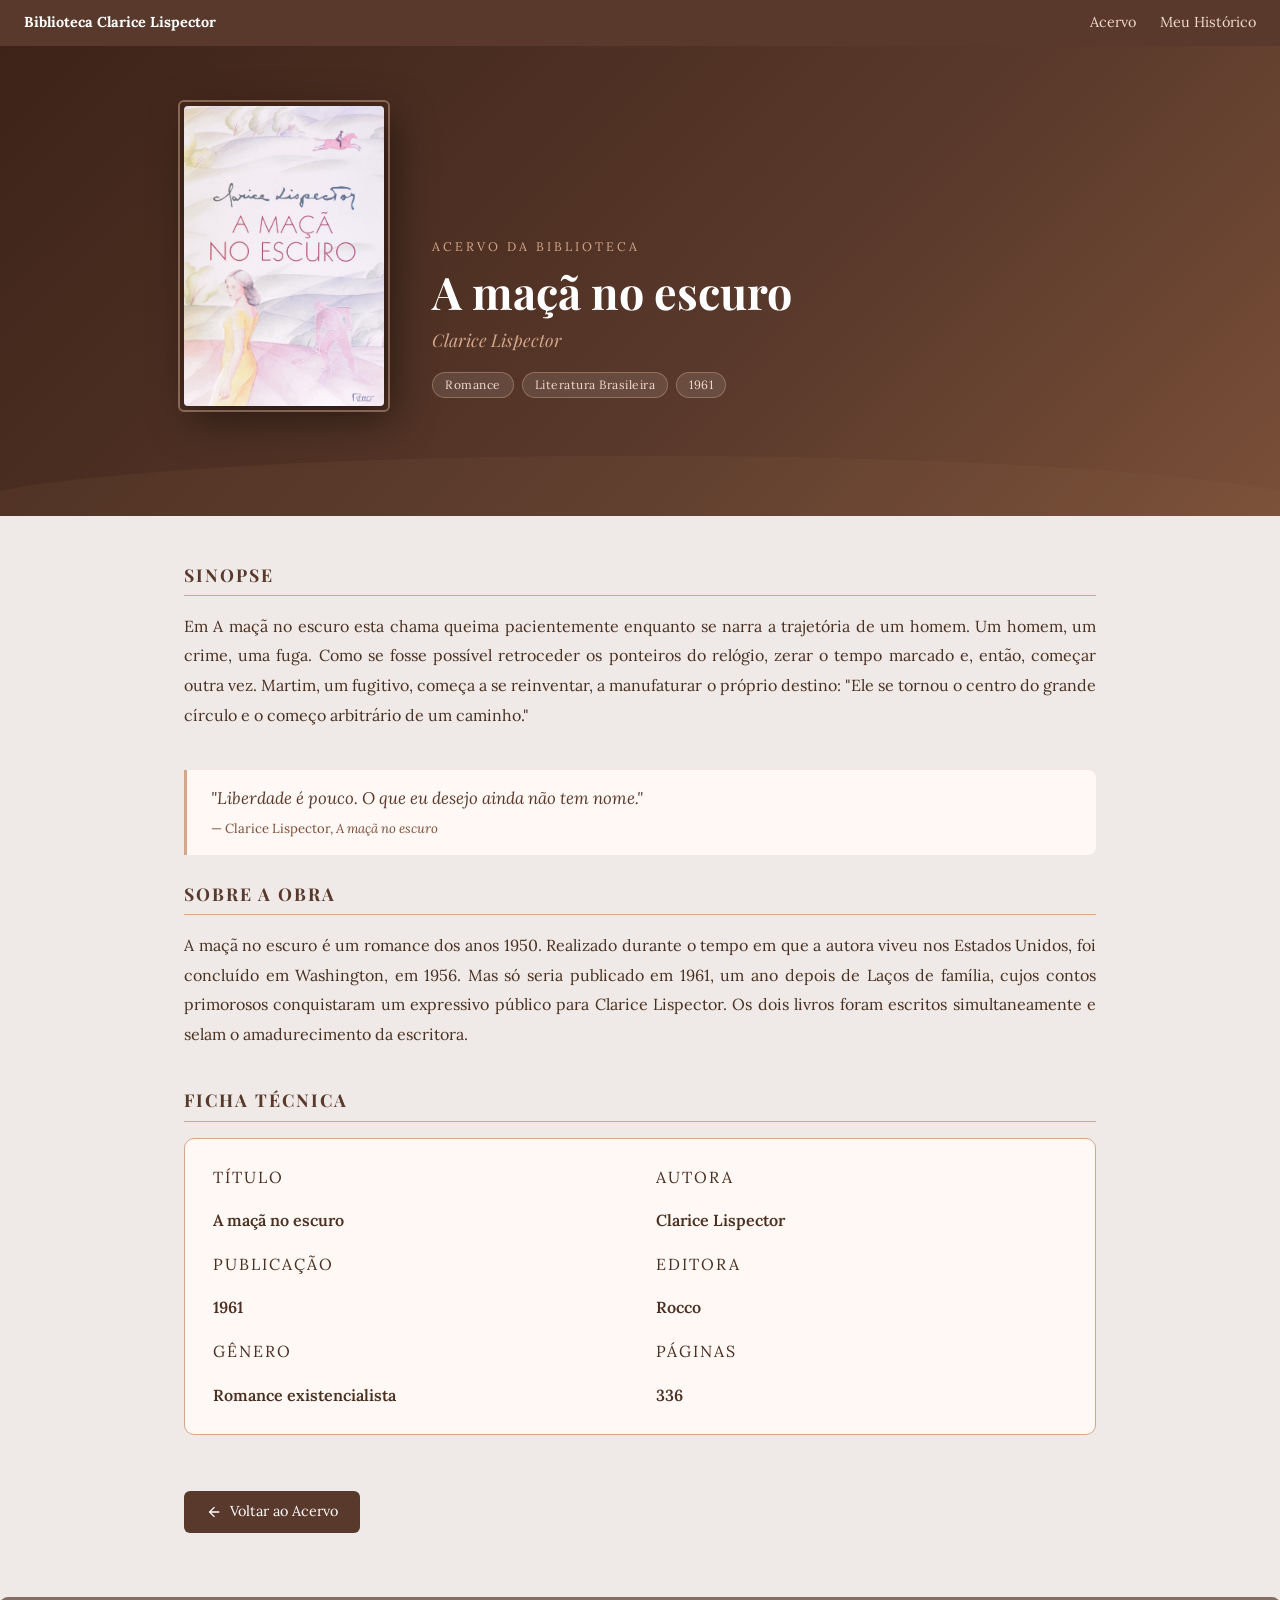
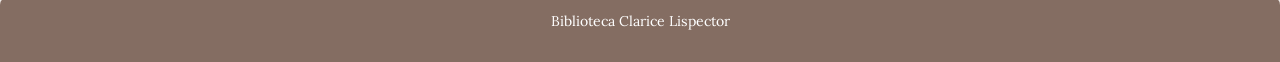
==== livrosdesc/amaca.html @ fe1fc857 "Add HTML file for 'A maçã no escuro' This file contains the HTML structure for the book 'A maçã no e" ====
<!DOCTYPE html>
<html lang="pt-br">
<head>
    <meta charset="UTF-8">
    <meta name="viewport" content="width=device-width, initial-scale=1.0">
    <title>A maçã no escuro — Biblioteca Clarice Lispector</title>
    <link rel="stylesheet" href="https://cdn.jsdelivr.net/npm/bootstrap@4.3.1/dist/css/bootstrap.min.css"
          integrity="sha384-ggOyR0iXCbMQv3Xipma34MD+dH/1fQ784/j6cY/iJTQUOhcWr7x9JvoRxT2MZw1T"
          crossorigin="anonymous">
    <link rel="preconnect" href="https://fonts.googleapis.com">
    <link href="https://fonts.googleapis.com/css2?family=Playfair+Display:ital,wght@0,700;1,400&family=Lora:ital@0;1&display=swap" rel="stylesheet">
    <link rel="stylesheet" href="descstyle.css">

</head>
<body>

    <nav class="navbar-livro">
        <a class="navbar-brand-livro" href="../index.html">Biblioteca Clarice Lispector</a>
        <div class="nav-links">
            <a href="../livros.php">Acervo</a>
            <a href="../historico.php">Meu Histórico</a>
        </div>
    </nav>

    <div class="livro-hero">
        <div class="hero-inner">

            <div class="capa-wrapper">
                <img class="capa-livro" src="../img/AMaca.jpg" alt="Capa de A maçã no escuro">
            </div>

            <div class="hero-meta">
                <p class="hero-eyebrow">Acervo da Biblioteca</p>

                <h1 class="hero-titulo">A maçã no escuro</h1>
                <p class="hero-autor">Clarice Lispector</p>

                <div class="hero-tags">
                    <span class="tag">Romance</span>
                    <span class="tag">Literatura Brasileira</span>
                    <span class="tag">1961</span>
                </div>
            </div>

        </div>
    </div>

    <div class="livro-conteudo">

        <div class="secao">
            <h2 class="secao-titulo">Sinopse</h2>
            <p>
                Em A maçã no escuro esta chama queima pacientemente enquanto se narra a trajetória de um homem.
                Um homem, um crime, uma fuga. Como se fosse possível retroceder os ponteiros do relógio, zerar o tempo marcado e, então, começar outra vez.
                 Martim, um fugitivo, começa a se reinventar, a manufaturar o próprio destino: "Ele se tornou o centro do grande círculo e o começo arbitrário de um caminho."
            </p>
        </div>

        <blockquote class="citacao">
            <p>"Liberdade é pouco. O que eu desejo ainda não tem nome."</p>
            <footer>— Clarice Lispector, <cite>A maçã no escuro</cite></footer>
        </blockquote>

        <div class="secao">
            <h2 class="secao-titulo">Sobre a obra</h2>
            <p>
                A maçã no escuro é um romance dos anos 1950. Realizado durante o tempo em que a autora viveu nos Estados Unidos, foi concluído em Washington, em 1956.
                Mas só seria publicado em 1961, um ano depois de Laços de família, cujos contos primorosos conquistaram um expressivo público para Clarice Lispector.
                Os dois livros foram escritos simultaneamente e selam o amadurecimento da escritora.
            </p>
        </div>

        <div class="secao">
            <h2 class="secao-titulo">Ficha Técnica</h2>
            <div class="ficha">

                <div class="ficha-item">
                    <p class="ficha-label">Título</p>
                    <p class="ficha-valor">A maçã no escuro</p>
                </div>
                <div class="ficha-item">
                    <p class="ficha-label">Autora</p>
                    <p class="ficha-valor">Clarice Lispector</p>
                </div>
                <div class="ficha-item">
                    <p class="ficha-label">Publicação</p>
                    <p class="ficha-valor">1961</p>
                </div>
                <div class="ficha-item">
                    <p class="ficha-label">Editora</p>
                    <p class="ficha-valor">Rocco</p>
                </div>
                <div class="ficha-item">
                    <p class="ficha-label">Gênero</p>
                    <p class="ficha-valor">Romance existencialista</p>
                </div>
                <div class="ficha-item">
                    <p class="ficha-label">Páginas</p>
                    <p class="ficha-valor">336</p>
                </div>

            </div>
        </div>

        <a href="../livros.php" class="btn-voltar">
            <svg viewBox="0 0 24 24" xmlns="http://www.w3.org/2000/svg">
                <path d="M20 11H7.83l5.59-5.59L12 4l-8 8 8 8 1.41-1.41L7.83 13H20v-2z"/>
            </svg>
            Voltar ao Acervo
        </a>

    </div>

    <footer class="rodape">
        <p>Biblioteca Clarice Lispector</p>
    </footer>

</body>
</html>
---- livrosdesc/descstyle.css ----
:root {
    --marrom:      #59392b;
    --marrom-claro:#7a4f38;
    --creme:       #fff8f5;
    --borda:       #d4a68a;
    --fundo:       #8a624a21;
    --texto:       #3d2318;
}

* { box-sizing: border-box; margin: 0; padding: 0; }

body {
    background-color: var(--fundo);
    font-family: 'Lora', Georgia, serif;
    color: var(--texto);
    display: flex;
    flex-direction: column;
    min-height: 100vh;
}

        /* ── Navbar ── */
.navbar-livro {
    background-color: var(--marrom);
    padding: 12px 24px;
    display: flex;
    align-items: center;
    justify-content: space-between;
}

.navbar-livro a {
    color: #f0d9cc;
    text-decoration: none;
    font-family: 'Lora', serif;
    font-size: 0.9rem;
    transition: color 0.2s;
}

.navbar-livro a:hover { color: #fff; }

.navbar-brand-livro {
    font-family: 'Playfair Display', serif;
    font-size: 1.15rem;
    color: #fff !important;
    font-weight: 700;
}

.nav-links { display: flex; gap: 24px; }

/* ── Hero ── */
.livro-hero {
    background: linear-gradient(135deg, #3d2318 0%, #59392b 60%, #7a4f38 100%);
    padding: 60px 0 0;
    overflow: hidden;
    position: relative;
}
        
.livro-hero::after {
    content: '';
    display: block;
    height: 60px;
    background: var(--fundo);
    clip-path: ellipse(55% 100% at 50% 100%);
}

.hero-inner {
    max-width: 960px;
    margin: 0 auto;
    padding: 0 24px 50px;
    display: flex;
    align-items: flex-end;
    gap: 48px;
}

/* ── Capa ── */
.capa-wrapper {
    flex-shrink: 0;
    position: relative;
}

.capa-wrapper::before {
    content: '';
    position: absolute;
    inset: -6px;
    border: 2px solid var(--borda);
    border-radius: 6px;
    opacity: 0.5;
    pointer-events: none;
}

.capa-livro {
    width: 200px;
    height: 300px;
    object-fit: cover;
    border-radius: 4px;
    box-shadow: 8px 12px 40px rgba(0,0,0,0.5);
    display: block;
}

/* ── Título hero ── */
.hero-meta { color: #f0d9cc; padding-bottom: 8px; }

.hero-eyebrow {
    font-family: 'Lora', serif;
    font-size: 0.78rem;
    letter-spacing: 3px;
    text-transform: uppercase;
    color: var(--borda);
    margin-bottom: 10px;
}

.hero-titulo {
    font-family: 'Playfair Display', serif;
    font-size: clamp(1.8rem, 4vw, 2.8rem);
    font-weight: 700;
    line-height: 1.15;
    color: #fff;
    margin-bottom: 10px;
}
        
.hero-autor {
    font-family: 'Playfair Display', serif;
    font-style: italic;
    font-size: 1.1rem;
    color: var(--borda);
    margin-bottom: 18px;
}

.hero-tags { display: flex; gap: 8px; flex-wrap: wrap; }
.tag {
    background: rgba(255,255,255,0.1);
    border: 1px solid rgba(212,166,138,0.4);
    color: #f0d9cc;
    font-size: 0.75rem;
    padding: 3px 12px;
    border-radius: 20px;
    font-family: 'Lora', serif;
    letter-spacing: 0.5px;
}

/* ── Conteúdo ── */
.livro-conteudo {
    max-width: 960px;
    margin: 0 auto;
    padding: 48px 24px 64px;
}

.secao {
    margin-bottom: 40px;
}

.secao-titulo {
    font-family: 'Playfair Display', serif;
    font-size: 1.1rem;
    font-weight: 700;
    color: var(--marrom);
    text-transform: uppercase;
    letter-spacing: 2px;
    margin-bottom: 16px;
    padding-bottom: 10px;
    border-bottom: 1px solid var(--borda);
}

.secao p {
    font-family: 'Lora', serif;
    font-size: 1rem;
    line-height: 1.85;
    color: #4a3020;
    text-align: justify;
    margin-bottom: 14px;
}
        
.secao p:last-child { margin-bottom: 0; }

blockquote.citacao {
    border-left: 3px solid var(--borda);
    margin: 28px 0;
    padding: 16px 24px;
    background: var(--creme);
    border-radius: 0 8px 8px 0;
}

blockquote.citacao p {
    font-style: italic;
    color: var(--marrom);
    font-size: 1.05rem;
    margin: 0;
    text-align: left;
}

blockquote.citacao footer {
    margin-top: 8px;
    font-size: 0.82rem;
    color: var(--marrom-claro);
    font-style: normal;
    background: none;
    padding: 0;
}

.ficha {
    background: var(--creme);
    border: 1px solid var(--borda);
    border-radius: 10px;
    padding: 24px 28px;
    display: grid;
    grid-template-columns: 1fr 1fr;
    gap: 14px 32px;
}

@media (max-width: 540px) { .ficha { grid-template-columns: 1fr; } }

.ficha-label {
    font-family: 'Lora', serif;
    font-size: 0.72rem;
    letter-spacing: 2px;
    text-transform: uppercase;
    color: var(--marrom-claro);
    margin-bottom: 2px;
}

.ficha-valor {
    font-family: 'Lora', serif;
    font-size: 0.95rem;
    color: var(--texto);
    font-weight: 600;
}

.btn-voltar {
    display: inline-flex;
    align-items: center;
    gap: 8px;
    background-color: var(--marrom);
    color: #fff;
    border: none;
    border-radius: 6px;
    padding: 10px 22px;
    font-family: 'Lora', serif;
    font-size: 0.9rem;
    text-decoration: none;
    transition: background-color 0.2s, transform 0.15s;
    margin-top: 16px;
}

.btn-voltar:hover {
    background-color: var(--marrom-claro);
    color: #fff;
    text-decoration: none;
    transform: translateX(-3px);
}
    .btn-voltar svg { width: 16px; height: 16px; fill: currentColor; }

footer.rodape {
    background-color: #59392bb4;
    color: white;
    text-align: center;
    padding: 14px 0;
    border-radius: 8px 8px 0 0;
    font-family: 'Lora', serif;
    font-size: 0.88rem;
    margin-top: auto;
}

@media (max-width: 600px) {
    .hero-inner { flex-direction: column; align-items: center; text-align: center; gap: 28px; }
    .hero-tags { justify-content: center; }
    .capa-livro { width: 160px; height: 240px; }
    .nav-links { gap: 14px; }
    .ficha { grid-template-columns: 1fr; }
}
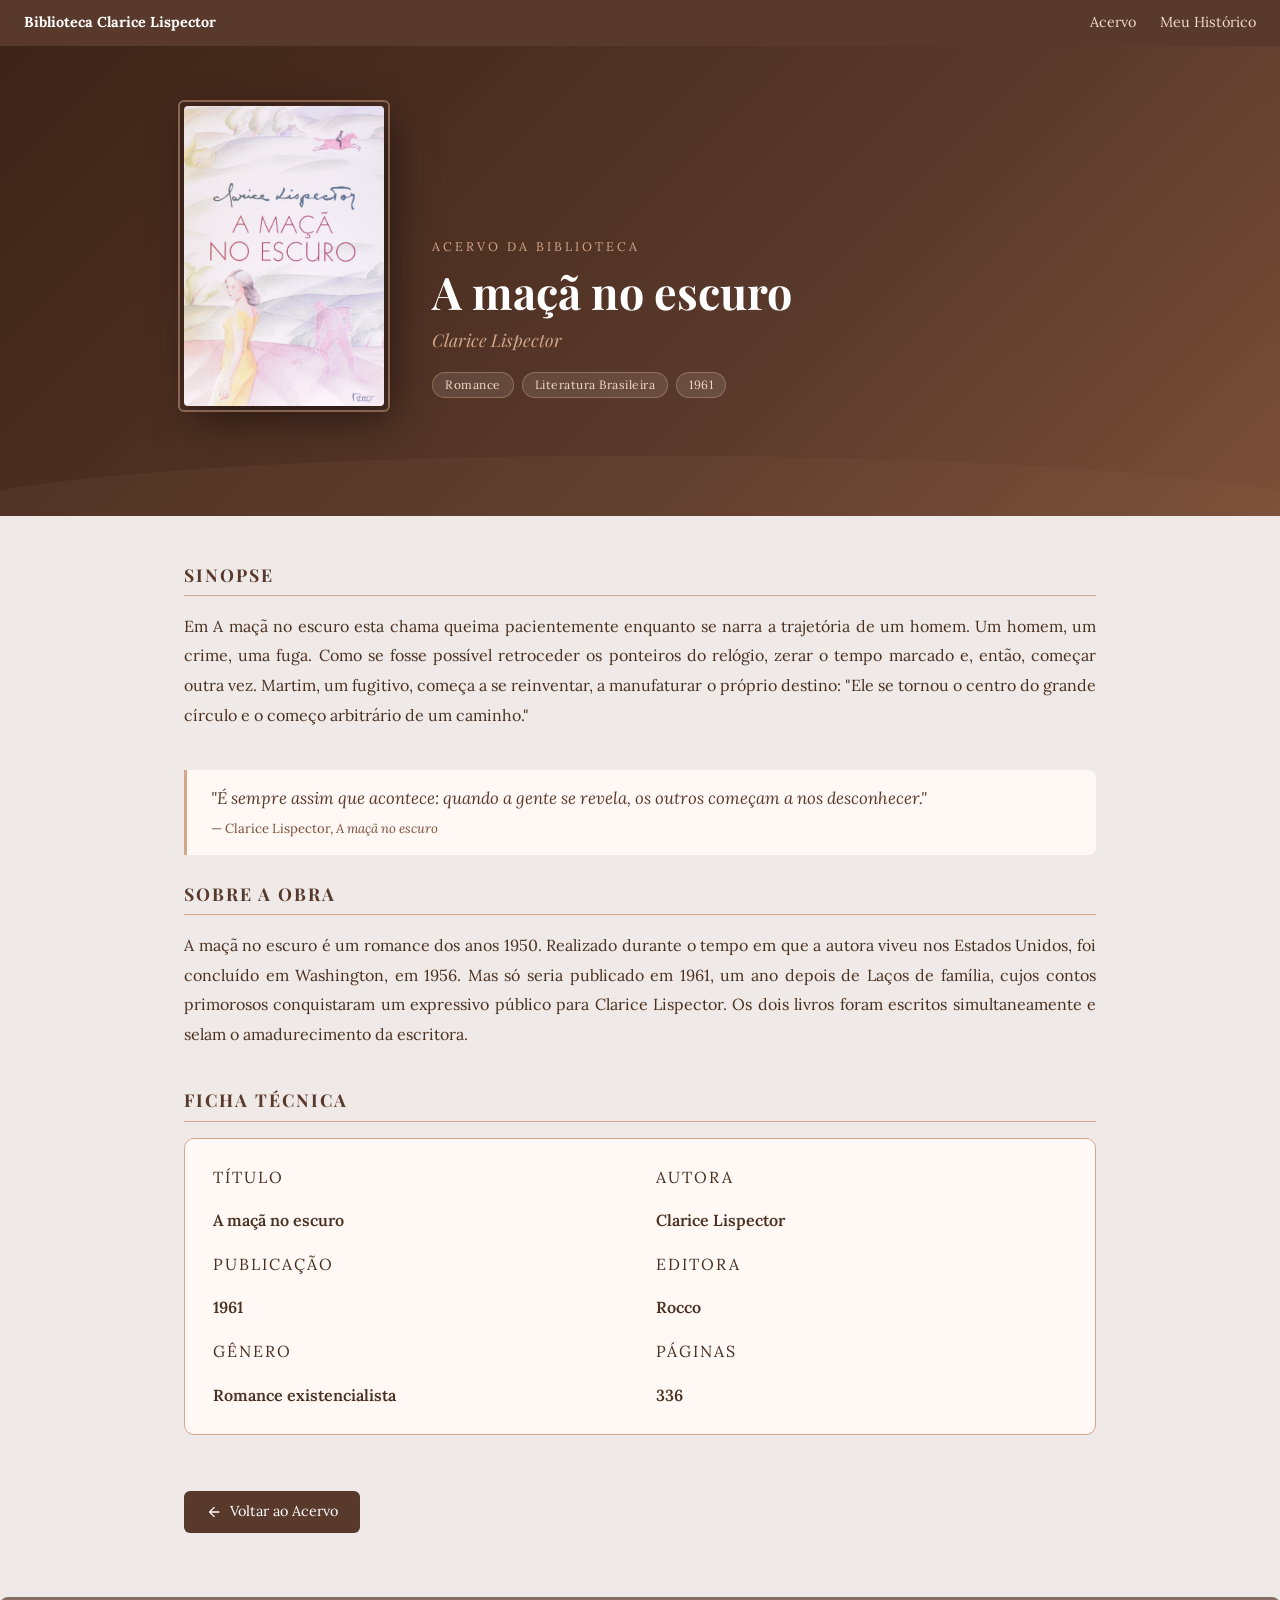
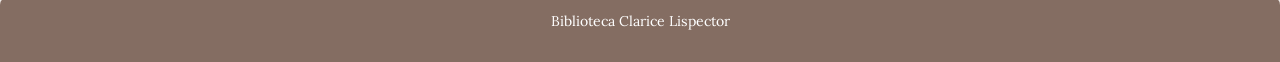
==== commit bacd4fa5: "Update synopsis and quote in amaca.html" ====
--- a/livrosdesc/amaca.html
+++ b/livrosdesc/amaca.html
@@ -52,12 +52,12 @@
             <p>
                 Em A maçã no escuro esta chama queima pacientemente enquanto se narra a trajetória de um homem.
                 Um homem, um crime, uma fuga. Como se fosse possível retroceder os ponteiros do relógio, zerar o tempo marcado e, então, começar outra vez.
-                 Martim, um fugitivo, começa a se reinventar, a manufaturar o próprio destino: "Ele se tornou o centro do grande círculo e o começo arbitrário de um caminho."
+                Martim, um fugitivo, começa a se reinventar, a manufaturar o próprio destino: "Ele se tornou o centro do grande círculo e o começo arbitrário de um caminho."
             </p>
         </div>
 
         <blockquote class="citacao">
-            <p>"Liberdade é pouco. O que eu desejo ainda não tem nome."</p>
+            <p>"É sempre assim que acontece: quando a gente se revela, os outros começam a nos desconhecer."</p>
             <footer>— Clarice Lispector, <cite>A maçã no escuro</cite></footer>
         </blockquote>
 
